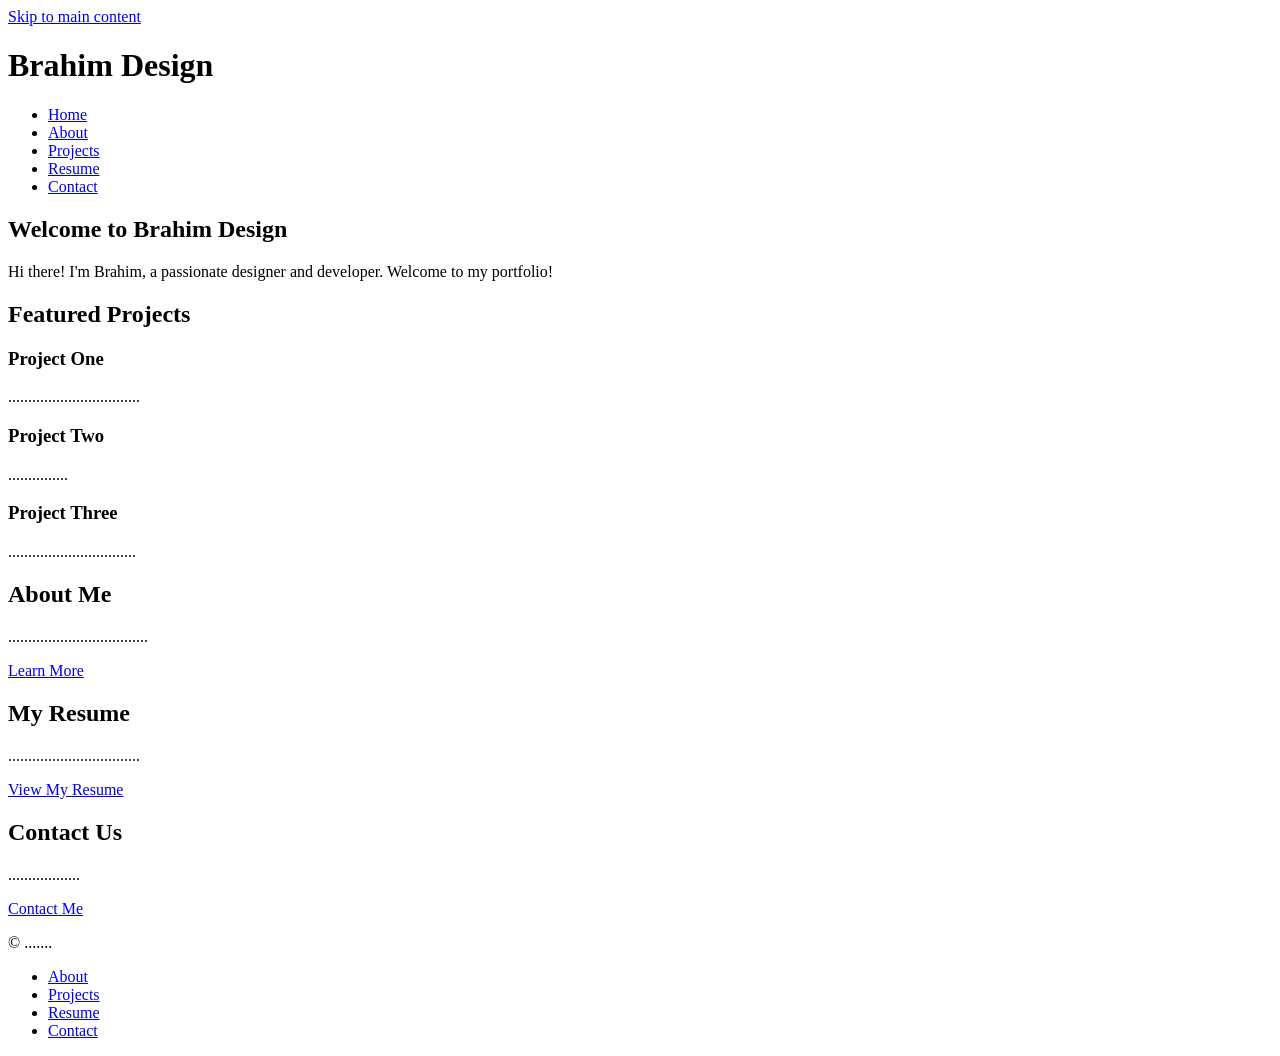
==== index.html @ 61aea7d7 "improved accessibility" ====
<!DOCTYPE html>
<html lang="en">
<head>
    <meta charset="UTF-8">
    <meta name="viewport" content="width=device-width, initial-scale=1.0">
    <title>Brahim Design</title>
</head>
<body>

  <a href="#main">Skip to main content</a>

    <header>
        <h1>Brahim Design</h1>

        <nav aria-label="Main navigation">
            <ul>
                <li><a href="index.html">Home</a></li>
                <li><a href="about.html">About</a></li>
                <li><a href="projects.html">Projects</a></li>
                <li><a href="resume.html">Resume</a></li>
                <li><a href="contact.html">Contact</a></li>
            </ul>
        </nav>

    </header>

    <main id="main">

        <section>
            <h2>Welcome to Brahim Design</h2>
            <p>Hi there! I'm Brahim, a passionate designer and developer. Welcome to my portfolio!</p>
        </section>

        <section>
            <h2>Featured Projects</h2>

            <article>
                <h3>Project One</h3>
                
                <p>.................................</p>
                
            </article>

            <article>
                <h3>Project Two</h3>
              
                <p>...............</p>
             
            </article>

            <article>
                <h3>Project Three</h3>
                
                <p>................................</p>
              
            </article>

            
        </section>

        <section class="about-preview">
            <h2>About Me</h2>
            <p>...................................</p>
            <a href="about.html">Learn More</a>
        </section>

        <section>
            <h2>My Resume</h2>
            <p>.................................</p>
            <a href="resume.html">View My Resume</a>
        </section>

        <section class="contact-preview">
            <h2>Contact Us</h2>
            <p>..................</p>
            <a href="contact.html">Contact Me</a>
        </section>

    </main>

    <footer>
        <p>&copy; .......</p>

        <nav aria-label="Footer navigation">
            <ul>
                <li><a href="about.html">About</a></li>
                <li><a href="projects.html">Projects</a></li>
                <li><a href="resume.html">Resume</a></li>
                <li><a href="contact.html">Contact</a></li>
            </ul>
        </nav>
    </footer>

</body>
</html>
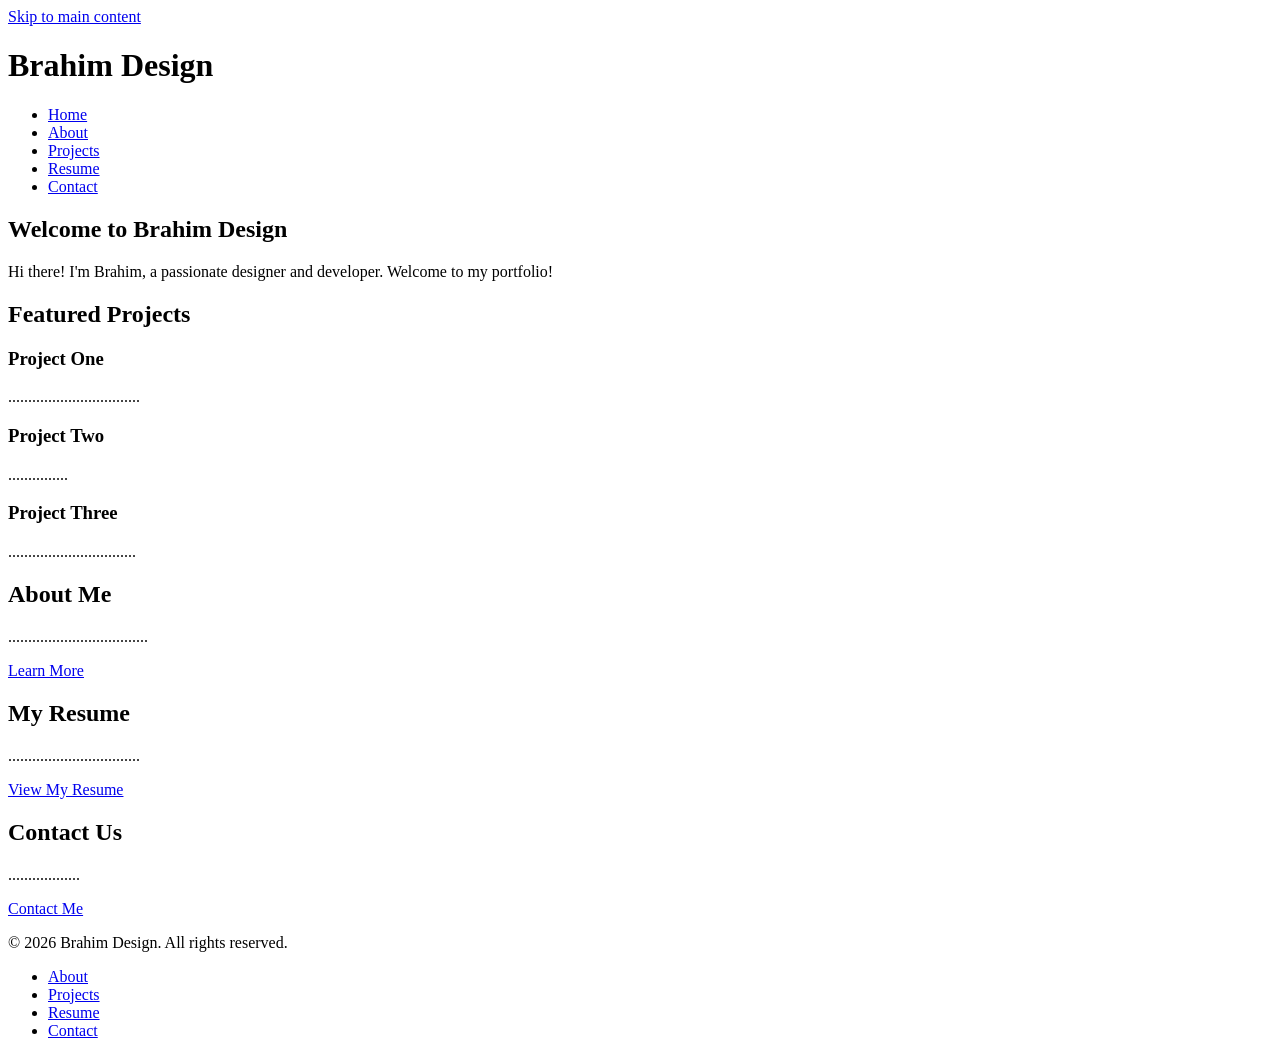
==== commit f262d5f1: "made changes" ====
--- a/index.html
+++ b/index.html
@@ -79,7 +79,7 @@
     </main>
 
     <footer>
-        <p>&copy; .......</p>
+        <p>&copy; 2026 Brahim Design. All rights reserved.</p>
 
         <nav aria-label="Footer navigation">
             <ul>
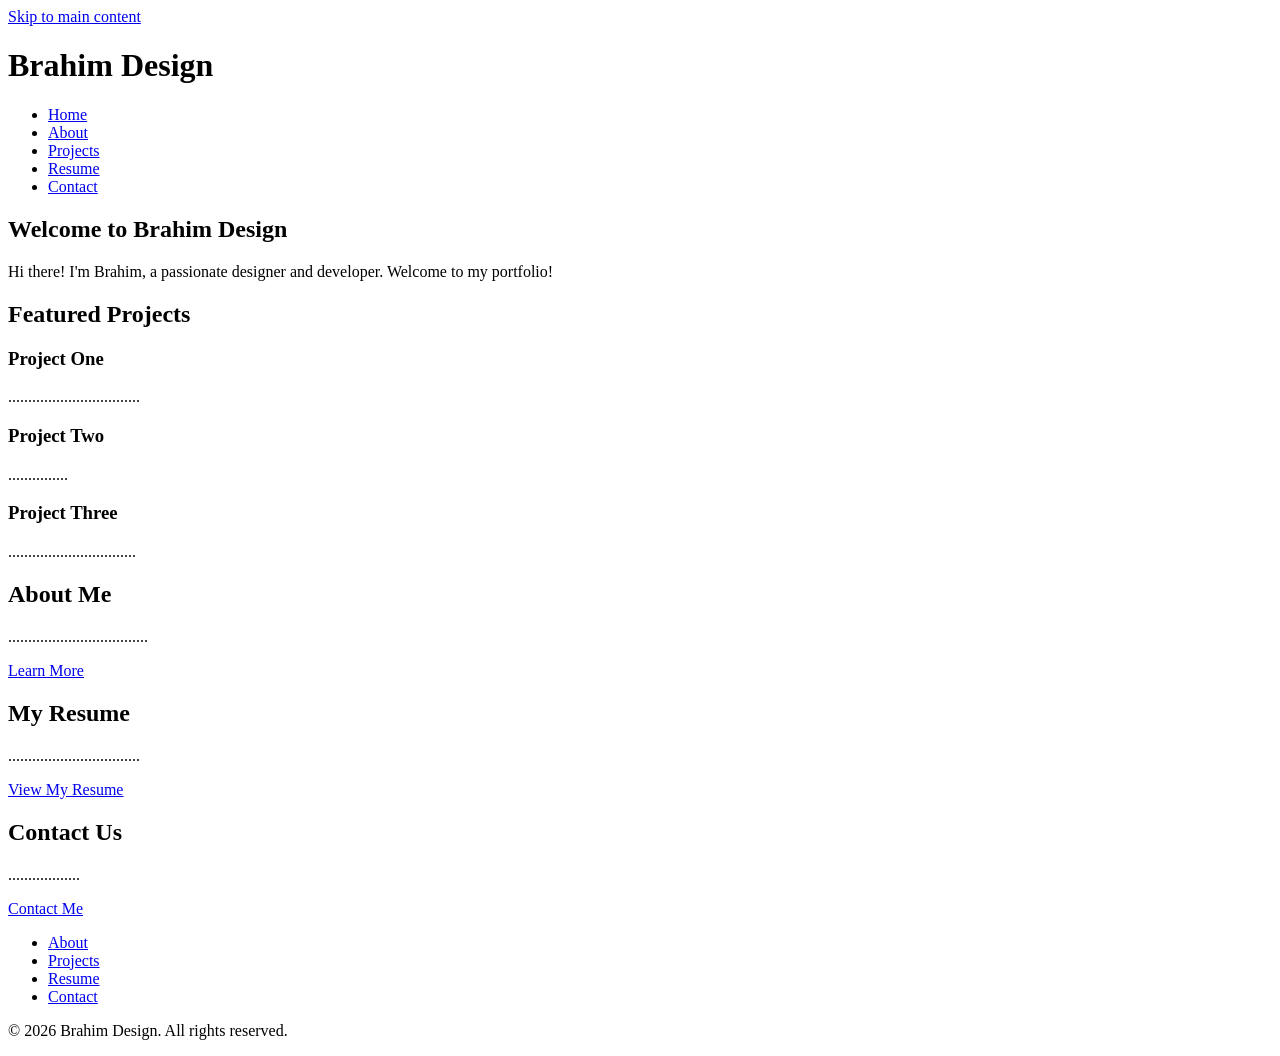
==== commit da67c89d: "improved the home page" ====
--- a/index.html
+++ b/index.html
@@ -79,8 +79,6 @@
     </main>
 
     <footer>
-        <p>&copy; 2026 Brahim Design. All rights reserved.</p>
-
         <nav aria-label="Footer navigation">
             <ul>
                 <li><a href="about.html">About</a></li>
@@ -89,6 +87,7 @@
                 <li><a href="contact.html">Contact</a></li>
             </ul>
         </nav>
+        <p>&copy; 2026 Brahim Design. All rights reserved.</p>
     </footer>
 
 </body>
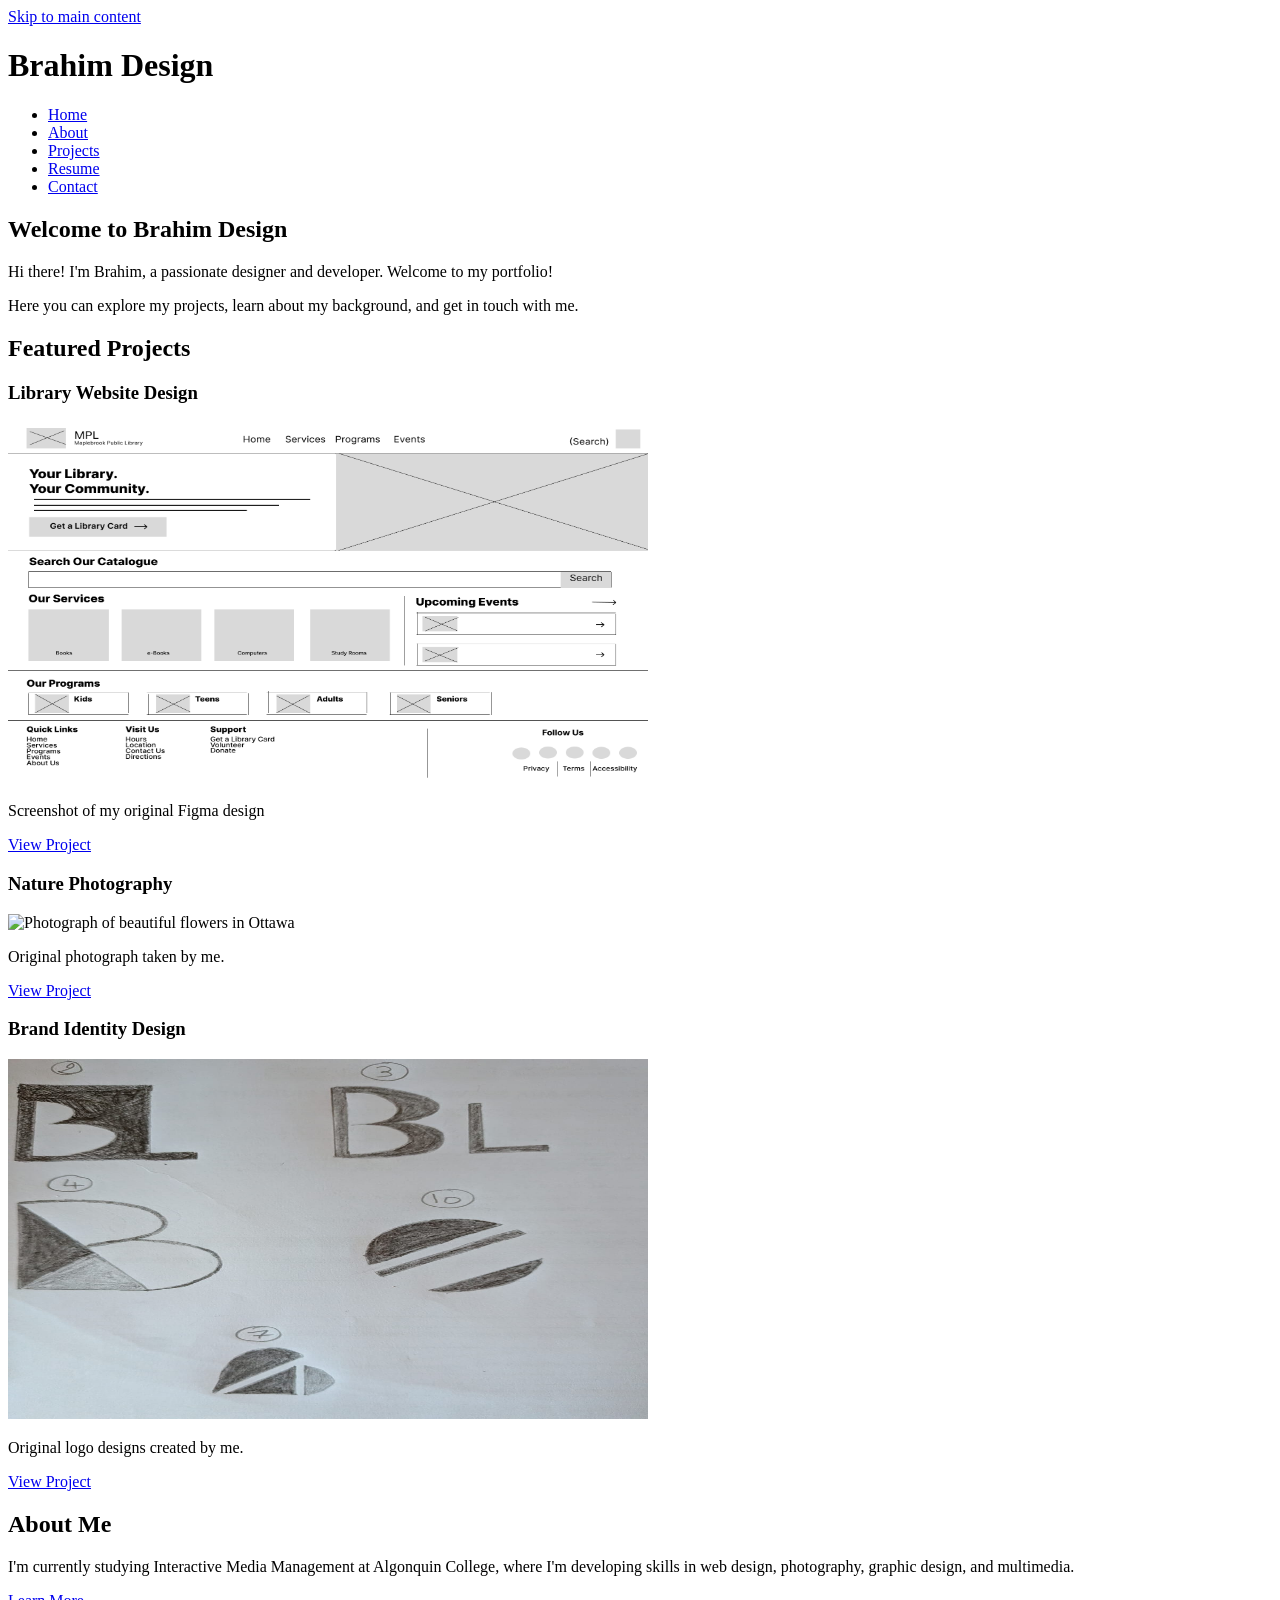
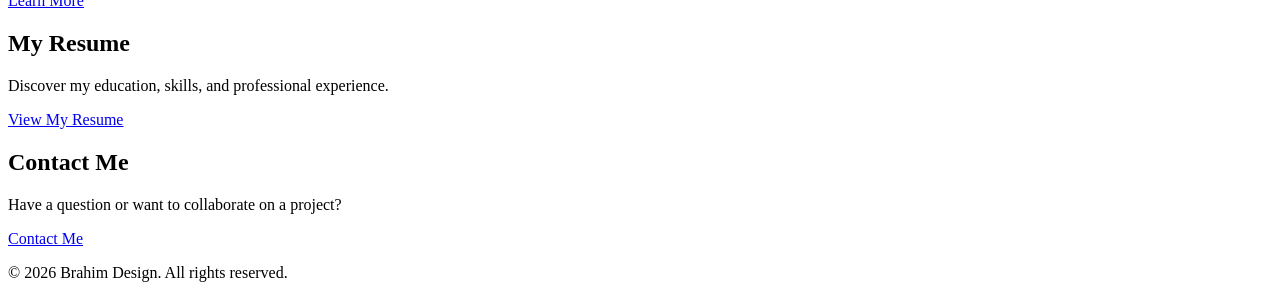
==== commit 2935c04d: "Mid term" ====
--- a/index.html
+++ b/index.html
@@ -1,13 +1,14 @@
+
 <!DOCTYPE html>
 <html lang="en">
 <head>
     <meta charset="UTF-8">
     <meta name="viewport" content="width=device-width, initial-scale=1.0">
-    <title>Brahim Design</title>
+    <title>Home | Brahim Design</title>
 </head>
 <body>
 
-  <a href="#main">Skip to main content</a>
+    <a href="#main">Skip to main content</a>
 
     <header>
         <h1>Brahim Design</h1>
@@ -21,74 +22,65 @@
                 <li><a href="contact.html">Contact</a></li>
             </ul>
         </nav>
-
     </header>
 
-    <main id="main">
+    <main id="main" tabindex="-1">
 
         <section>
             <h2>Welcome to Brahim Design</h2>
             <p>Hi there! I'm Brahim, a passionate designer and developer. Welcome to my portfolio!</p>
+            <p>Here you can explore my projects, learn about my background, and get in touch with me.</p>
         </section>
 
         <section>
             <h2>Featured Projects</h2>
 
             <article>
-                <h3>Project One</h3>
-                
-                <p>.................................</p>
-                
+                <h3>Library Website Design</h3>
+                <img src="images/library.jpg" alt="Screenshot of my library website design" width="640" height="360">
+                <p>Screenshot of my original Figma design</p>
+                <a href="projects.html">View Project</a>
             </article>
 
             <article>
-                <h3>Project Two</h3>
-              
-                <p>...............</p>
-             
+                <h3>Nature Photography</h3>
+                <img src="images/nature.jpg" alt="Photograph of beautiful flowers in Ottawa" width="640" height="360">
+                <p>Original photograph taken by me.</p>
+                <a href="projects.html">View Project</a>
             </article>
 
             <article>
-                <h3>Project Three</h3>
-                
-                <p>................................</p>
-              
+                <h3>Brand Identity Design</h3>
+                <img src="images/branding.jpg" alt="My brand identity design featuring 5 logos" width="640" height="360">
+                <p>Original logo designs created by me.</p>
+                <a href="projects.html">View Project</a>
             </article>
 
-            
         </section>
 
-        <section class="about-preview">
+        <section>
             <h2>About Me</h2>
-            <p>...................................</p>
+            <p>I'm currently studying Interactive Media Management at Algonquin College, where I'm developing skills in web design, photography, graphic design, and multimedia.</p>
             <a href="about.html">Learn More</a>
         </section>
 
         <section>
             <h2>My Resume</h2>
-            <p>.................................</p>
+            <p>Discover my education, skills, and professional experience.</p>
             <a href="resume.html">View My Resume</a>
         </section>
 
-        <section class="contact-preview">
-            <h2>Contact Us</h2>
-            <p>..................</p>
+        <section>
+            <h2>Contact Me</h2>
+            <p>Have a question or want to collaborate on a project?</p>
             <a href="contact.html">Contact Me</a>
         </section>
 
     </main>
 
     <footer>
-        <nav aria-label="Footer navigation">
-            <ul>
-                <li><a href="about.html">About</a></li>
-                <li><a href="projects.html">Projects</a></li>
-                <li><a href="resume.html">Resume</a></li>
-                <li><a href="contact.html">Contact</a></li>
-            </ul>
-        </nav>
         <p>&copy; 2026 Brahim Design. All rights reserved.</p>
     </footer>
 
 </body>
-</html>+</html>
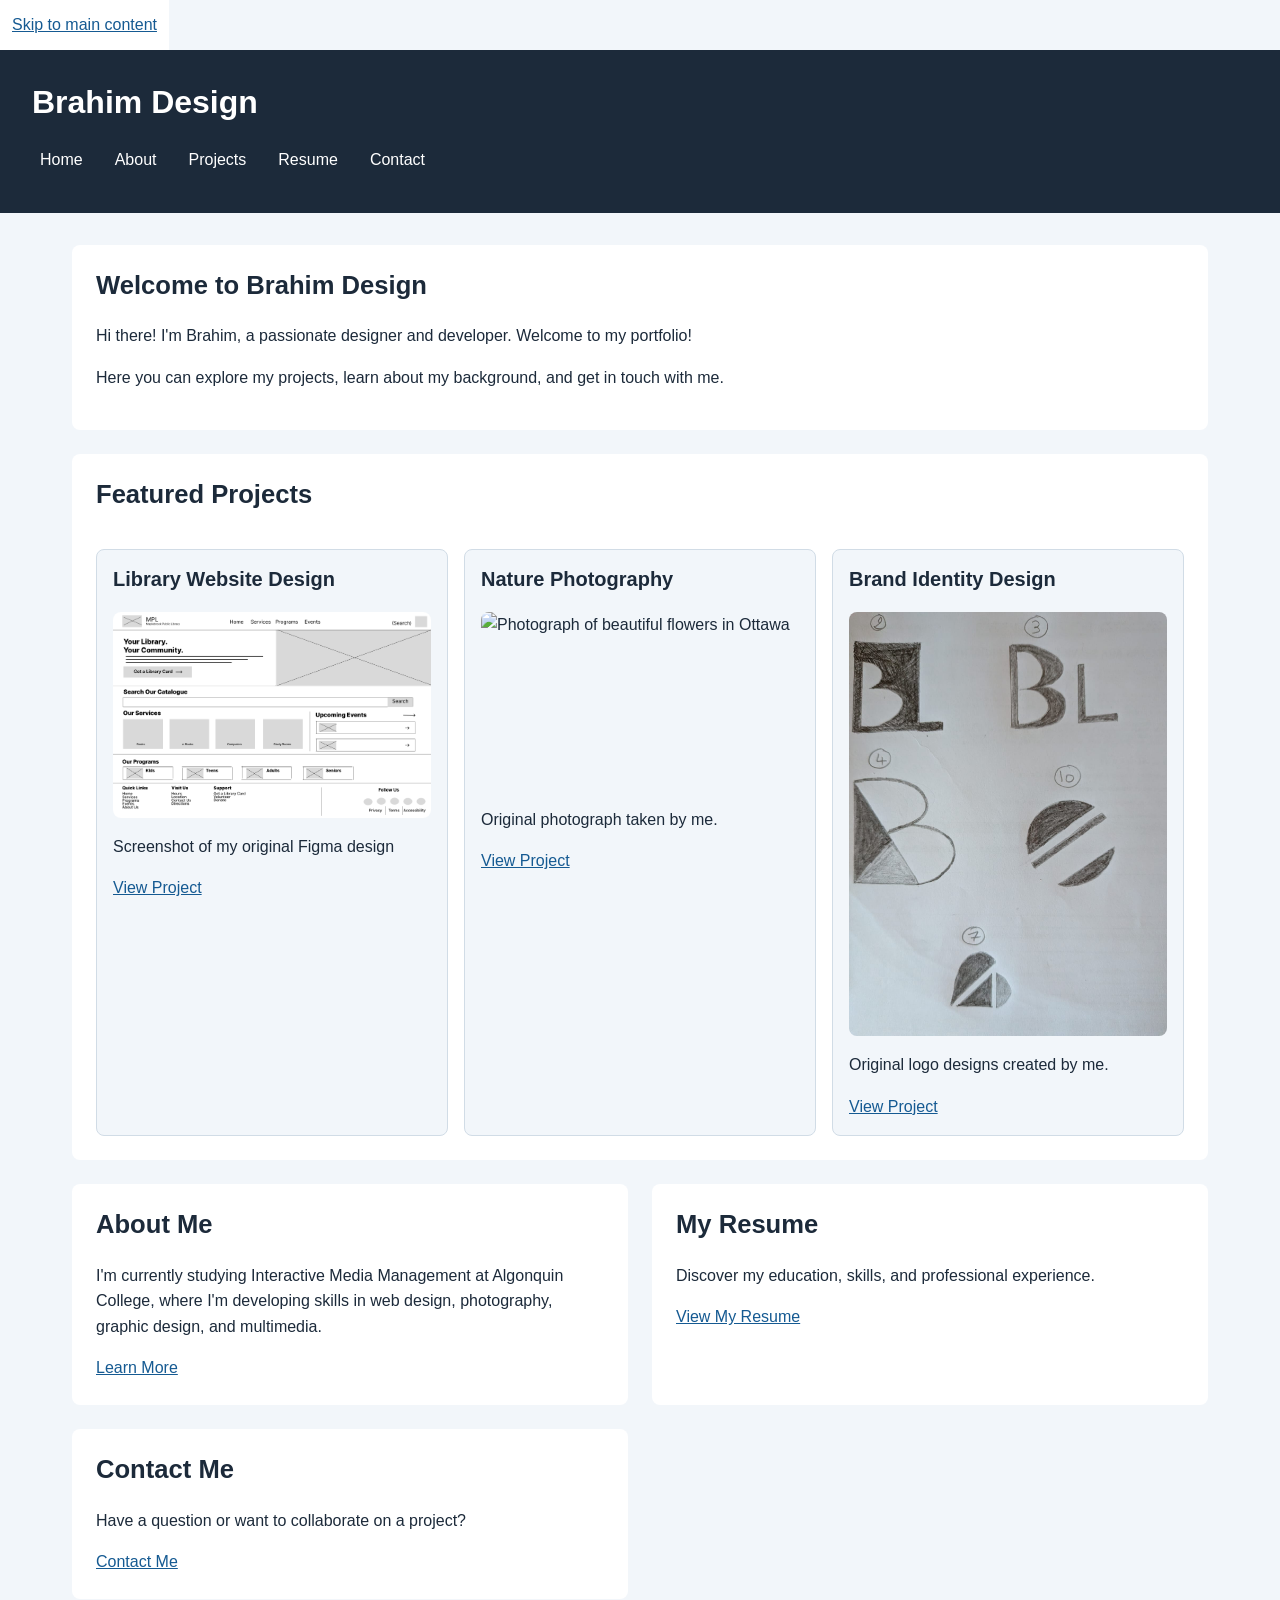
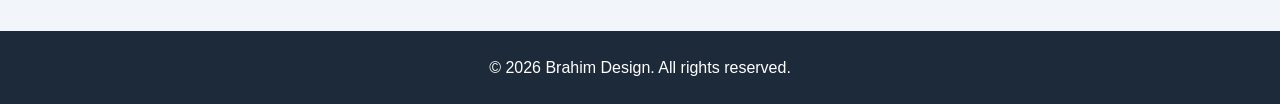
==== commit 857809b5: "web style midterm" ====
--- a/index.html
+++ b/index.html
@@ -5,8 +5,9 @@
     <meta charset="UTF-8">
     <meta name="viewport" content="width=device-width, initial-scale=1.0">
     <title>Home | Brahim Design</title>
+    <link rel="stylesheet" href="style.css">
 </head>
-<body>
+<body class="page-home">
 
     <a href="#main">Skip to main content</a>
 
--- a/style.css
+++ b/style.css
@@ -0,0 +1,267 @@
+
+* {
+    box-sizing: border-box;
+}
+
+html {
+    font-size: 100%;
+}
+
+body {
+    margin: 0;
+    font-family: Arial, Helvetica, sans-serif;
+    font-size: 1rem;
+    line-height: 1.6;
+    color: #1c2a3a;
+    background-color: #f2f6fa;
+}
+
+h1, h2, h3 {
+    line-height: 1.3;
+    margin-top: 0;
+}
+
+h1 {
+    font-size: 2rem;
+}
+
+h2 {
+    font-size: 1.6rem;
+    color: #1c2a3a;
+}
+
+h3 {
+    font-size: 1.25rem;
+}
+
+p {
+    margin-top: 0;
+    margin-bottom: 1rem;
+}
+
+a {
+    color: #155a92;
+}
+
+a:hover {
+    text-decoration: underline;
+}
+
+header {
+    background-color: #1c2a3a;
+    color: #ffffff;
+    padding: 1.5rem;
+}
+
+header h1 {
+    margin-bottom: 1rem;
+}
+
+nav ul {
+    display: flex;
+    flex-direction: column;
+    gap: 0.5rem;
+    list-style: none;
+    padding: 0;
+    margin: 0;
+}
+
+nav a {
+    color: #ffffff;
+    text-decoration: none;
+    display: block;
+    padding: 0.5rem;
+}
+
+nav a:hover {
+    background-color: #155a92;
+    border-radius: 0.25rem;
+    text-decoration: underline;
+}
+
+main {
+    max-width: 75rem;
+    margin: 0 auto;
+    padding: 1.5rem;
+}
+
+section {
+    background-color: #ffffff;
+    padding: 1.5rem;
+    margin-bottom: 1.5rem;
+    border-radius: 0.5rem;
+}
+
+article {
+    background-color: #f2f6fa;
+    padding: 1rem;
+    margin-bottom: 1rem;
+    border: 1px solid #d1dce6;
+    border-radius: 0.5rem;
+}
+
+img {
+    max-width: 100%;
+    height: auto;
+    display: block;
+    border-radius: 0.5rem;
+    margin-bottom: 1rem;
+}
+
+form div {
+    margin-bottom: 1rem;
+}
+
+label {
+    display: inline-block;
+    margin-bottom: 0.5rem;
+}
+
+input[type="text"],
+input[type="email"],
+select,
+textarea {
+    display: block;
+    width: 100%;
+    max-width: 35rem;
+    padding: 0.75rem;
+    font: inherit;
+    color: #1c2a3a;
+    background-color: #ffffff;
+    border: 1px solid #667788;
+    border-radius: 0.25rem;
+}
+
+fieldset {
+    max-width: 35rem;
+    border: 1px solid #667788;
+    padding: 1rem;
+    border-radius: 0.25rem;
+}
+
+legend {
+    font-weight: bold;
+}
+
+input[type="radio"] {
+    margin-right: 0.25rem;
+}
+
+button {
+    background-color: #155a92;
+    color: #ffffff;
+    border: none;
+    padding: 0.75rem 1.5rem;
+    border-radius: 0.25rem;
+    font: inherit;
+    cursor: pointer;
+}
+
+button:hover {
+    background-color: #123f69;
+}
+
+table {
+    display: block;
+    overflow-x: auto;
+    width: 100%;
+    border-collapse: collapse;
+}
+
+caption {
+    font-size: 1.1rem;
+    font-weight: bold;
+    padding: 0.75rem;
+}
+
+th, td {
+    border: 1px solid #667788;
+    padding: 0.75rem;
+    text-align: left;
+}
+
+th {
+    background-color: #e8f2fa;
+    color: #1c2a3a;
+}
+
+td {
+    background-color: #ffffff;
+}
+
+footer {
+    background-color: #1c2a3a;
+    color: #ffffff;
+    text-align: center;
+    padding: 1.5rem;
+}
+
+footer p {
+    margin-bottom: 0;
+}
+
+a:focus-visible,
+button:focus-visible,
+input:focus-visible,
+select:focus-visible,
+textarea:focus-visible {
+    outline: 3px solid #ad3b00;
+    outline-offset: 3px;
+}
+
+body > a[href="#main"] {
+    display: inline-block;
+    padding: 0.75rem;
+    background-color: #ffffff;
+    color: #155a92;
+}
+
+.page-home main {
+    display: grid;
+    grid-template-columns: 1fr;
+    gap: 1.5rem;
+}
+
+.page-home main section {
+    margin-bottom: 0;
+}
+
+@media (min-width: 48rem) {
+
+    header {
+        padding: 2rem;
+    }
+
+    nav ul {
+        flex-direction: row;
+        flex-wrap: wrap;
+        gap: 1rem;
+    }
+
+    main {
+        padding: 2rem;
+    }
+
+    .page-home main {
+        grid-template-columns: repeat(2, minmax(0, 1fr));
+    }
+
+    .page-home main > section:first-child,
+    .page-home main > section:nth-child(2) {
+        grid-column: 1 / -1;
+    }
+
+    .page-home main > section:nth-child(2) {
+        display: grid;
+        grid-template-columns: repeat(3, minmax(0, 1fr));
+        gap: 1rem;
+    }
+
+    .page-home main > section:nth-child(2) h2 {
+        grid-column: 1 / -1;
+    }
+
+    .page-home main > section:nth-child(2) article {
+        margin-bottom: 0;
+    }
+}
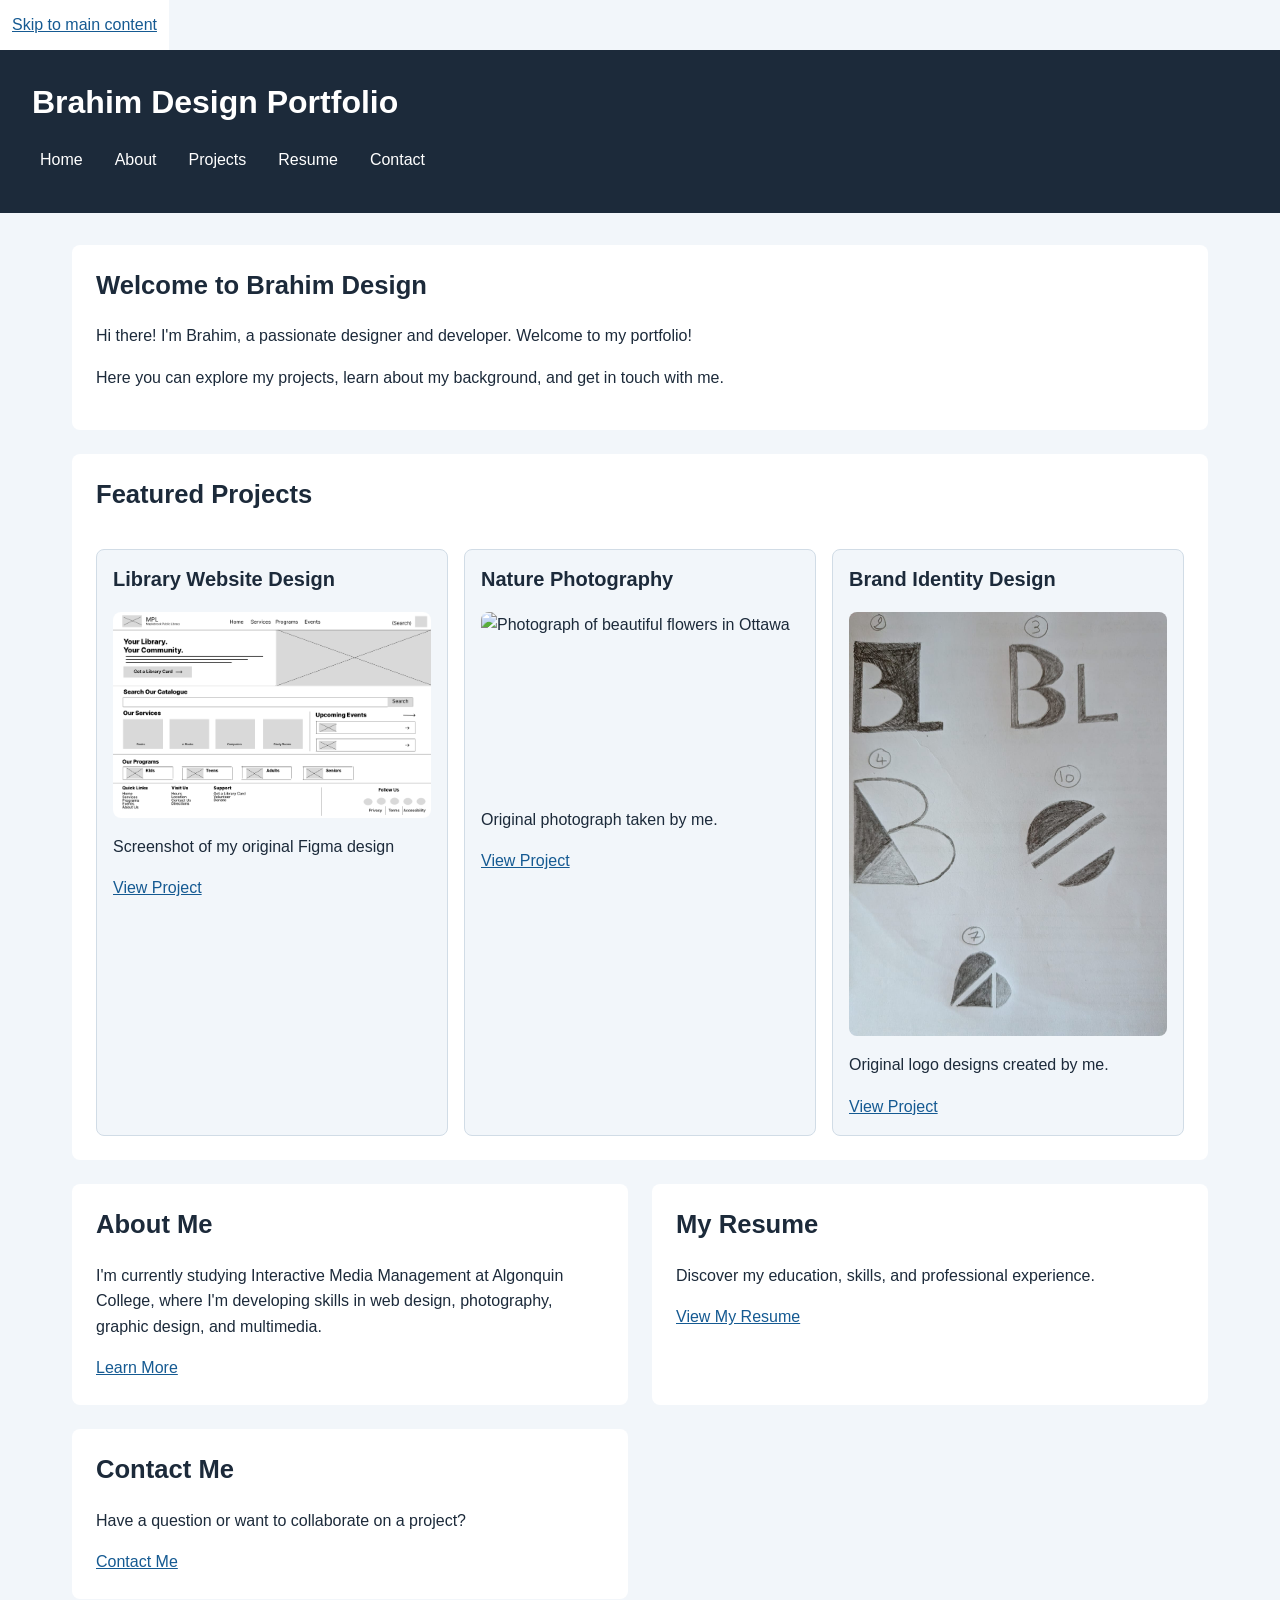
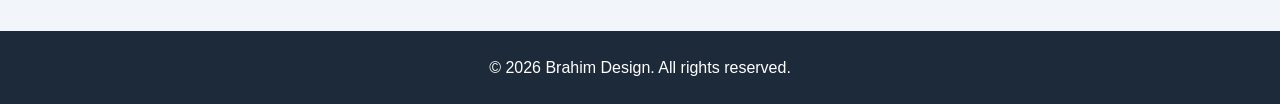
==== commit 18acf699: "Week 10 Assignment" ====
--- a/index.html
+++ b/index.html
@@ -4,7 +4,9 @@
 <head>
     <meta charset="UTF-8">
     <meta name="viewport" content="width=device-width, initial-scale=1.0">
-    <title>Home | Brahim Design</title>
+    <title>Home | Brahim Design | Portfolio</title>
+    <meta name="description" content="Welcome to Brahim Design, the portfolio of Brahim, a passionate designer and developer. Explore projects, learn about my background, and get in touch.">
+    <link rel="canonical" href="https://lamh0001.github.io/web-components/">
     <link rel="stylesheet" href="style.css">
 </head>
 <body class="page-home">
@@ -12,7 +14,7 @@
     <a href="#main">Skip to main content</a>
 
     <header>
-        <h1>Brahim Design</h1>
+        <h1>Brahim Design Portfolio</h1>
 
         <nav aria-label="Main navigation">
             <ul>
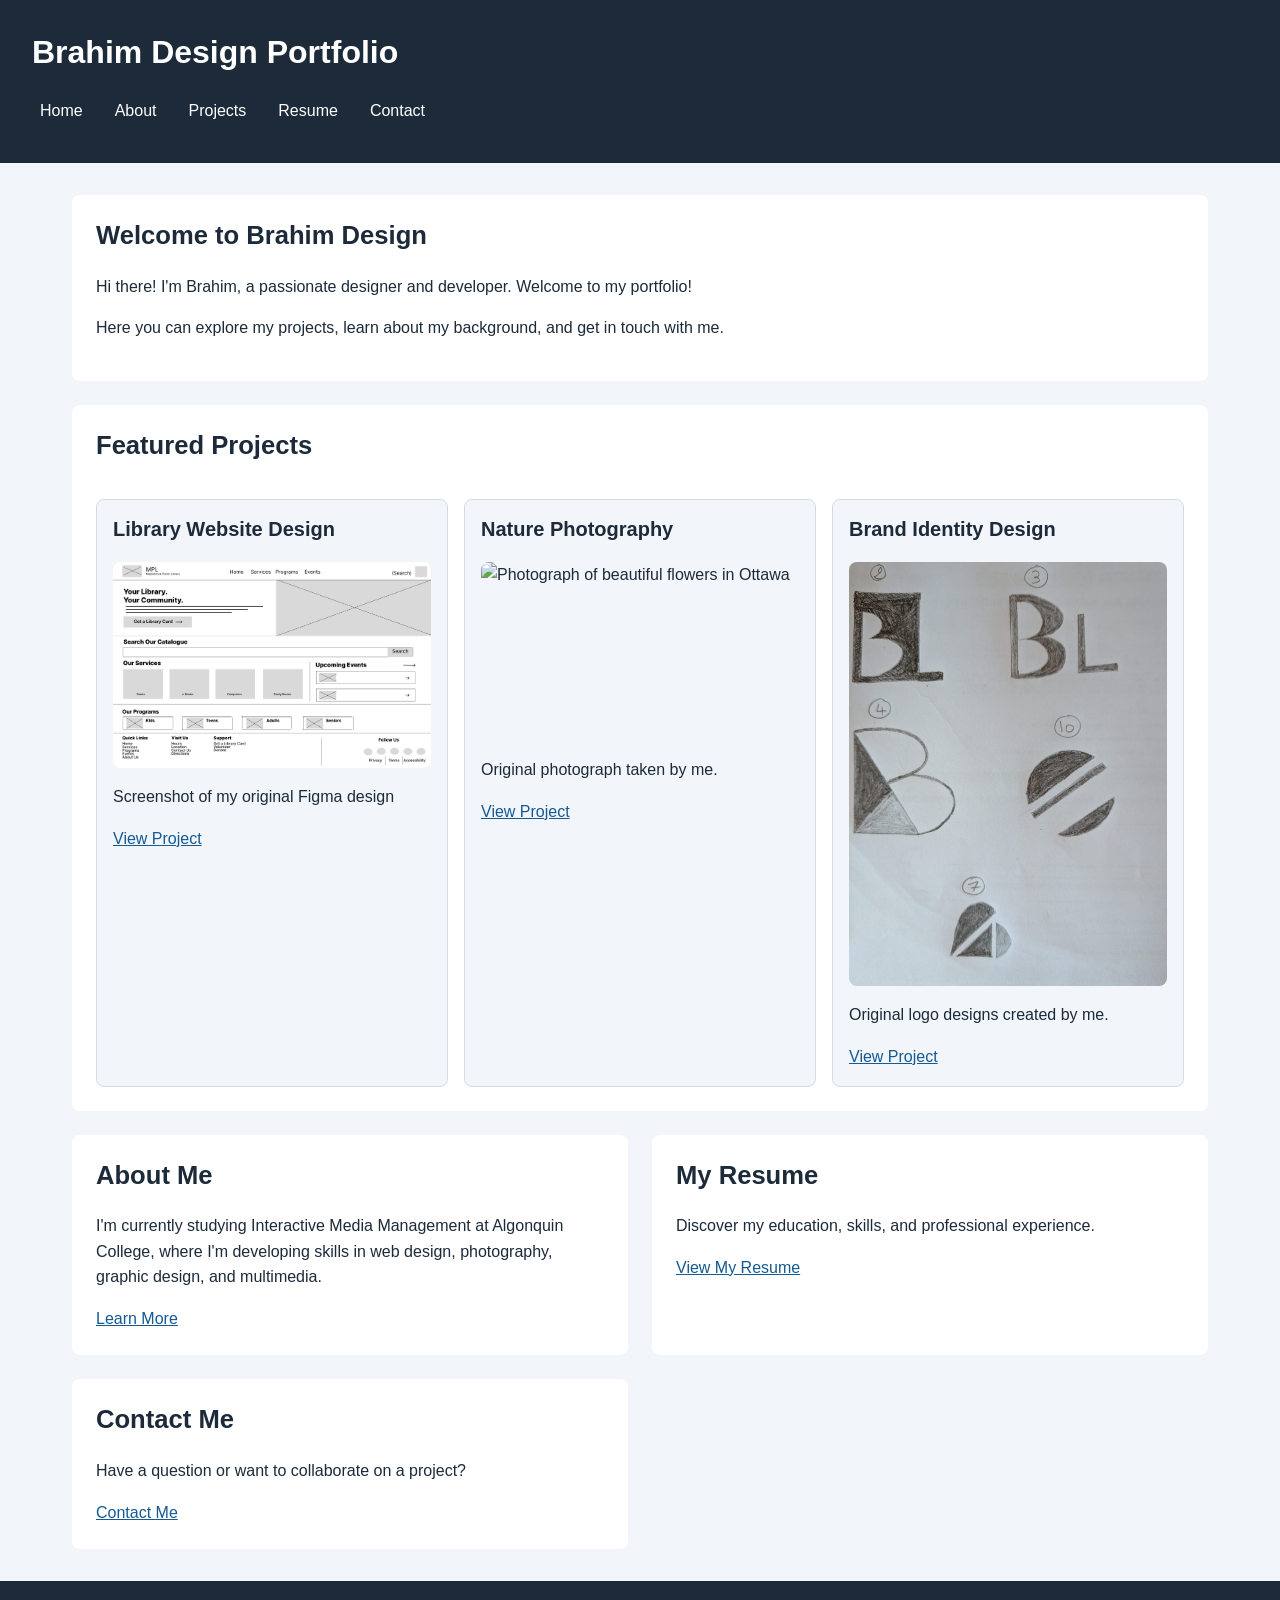
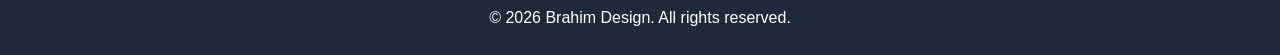
==== commit b029bc0e: "Improve accessibility" ====
--- a/index.html
+++ b/index.html
@@ -11,7 +11,7 @@
 </head>
 <body class="page-home">
 
-    <a href="#main">Skip to main content</a>
+<a class="visually-hidden skip-link" href="#main">Skip to main content</a>
 
     <header>
         <h1>Brahim Design Portfolio</h1>
--- a/style.css
+++ b/style.css
@@ -200,20 +200,71 @@
     margin-bottom: 0;
 }
 
+
+/* =========================
+   9. ACCESSIBILITY
+========================= */
+
+/* Keyboard focus */
+
 a:focus-visible,
 button:focus-visible,
 input:focus-visible,
 select:focus-visible,
 textarea:focus-visible {
-    outline: 3px solid #ad3b00;
-    outline-offset: 3px;
-}
-
-body > a[href="#main"] {
-    display: inline-block;
-    padding: 0.75rem;
+    outline: 0.1875rem solid #ad3b00;
+    outline-offset: 0.1875rem;
+}
+
+/* White focus outline on dark navigation */
+
+nav a:focus-visible {
+    outline: 0.1875rem solid #ffffff;
+    outline-offset: 0.1875rem;
+    background-color: #155a92;
+}
+
+/* Visually hidden content */
+
+.visually-hidden {
+    position: absolute;
+    width: 1px;
+    height: 1px;
+    padding: 0;
+    margin: -1px;
+    overflow: hidden;
+    clip: rect(0, 0, 0, 0);
+    white-space: nowrap;
+    border: 0;
+}
+
+/* This will show the skip link when the link is focused */
+
+.skip-link:focus-visible {
+    position: fixed;
+    top: 1rem;
+    left: 1rem;
+    width: auto;
+    height: auto;
+    margin: 0;
+    padding: 0.75rem 1rem;
+    overflow: visible;
+    clip: auto;
+    white-space: normal;
     background-color: #ffffff;
-    color: #155a92;
+    color: #1c2a3a;
+    outline: 0.1875rem solid #ad3b00;
+    outline-offset: 0.1875rem;
+    z-index: 1000;
+}
+
+/* This will Prevent long content from overflowing and make the overall layout more responsive */
+
+main,
+section,
+article {
+    min-width: 0;
+    overflow-wrap: break-word;
 }
 
 .page-home main {
@@ -265,3 +316,16 @@
         margin-bottom: 0;
     }
 }
+
+/* reduced-motion guard block*/
+
+@media (prefers-reduced-motion: reduce) {
+    *,
+    *::before,
+    *::after {
+        animation-duration: 0.01ms !important;
+        animation-iteration-count: 1 !important;
+        transition-duration: 0.01ms !important;
+        scroll-behavior: auto !important;
+    }
+}
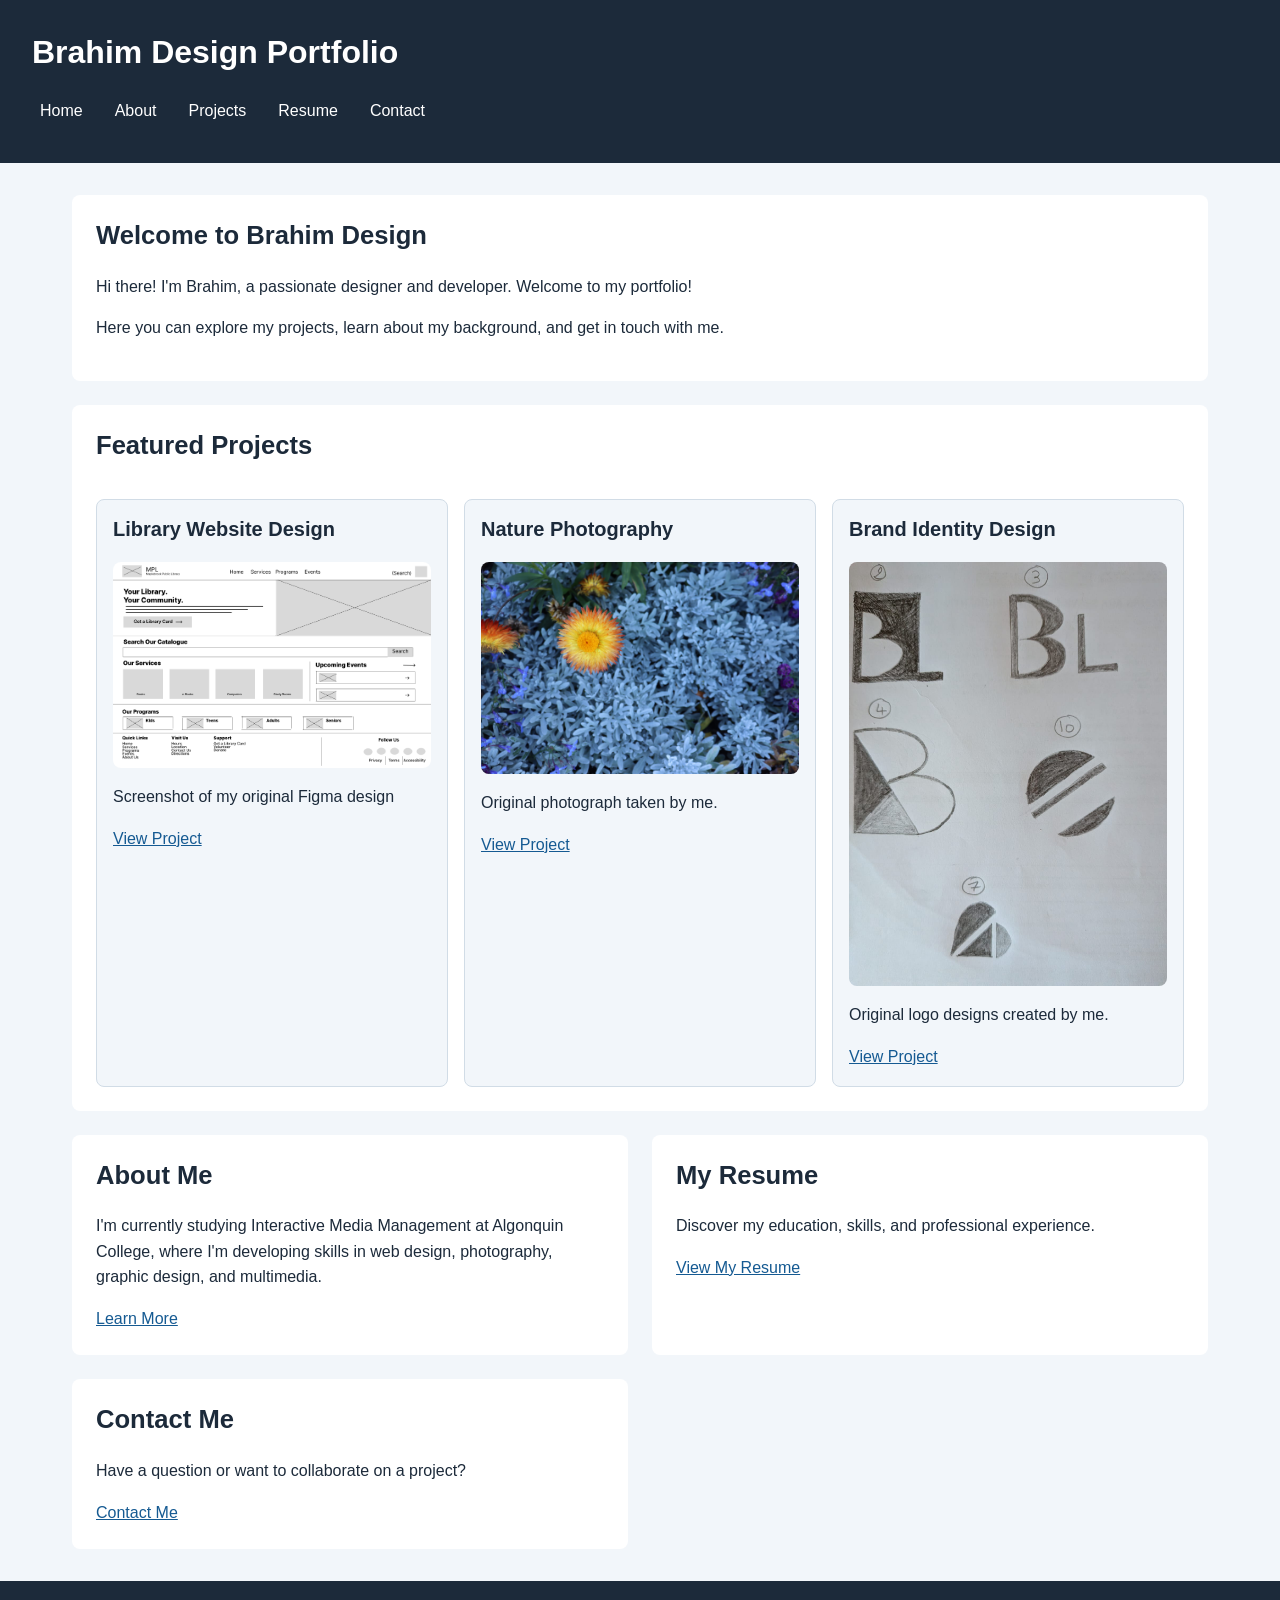
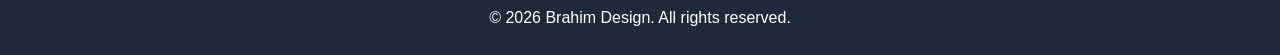
==== commit 22604fa3: "Fix image name" ====
--- a/index.html
+++ b/index.html
@@ -47,7 +47,7 @@
 
             <article>
                 <h3>Nature Photography</h3>
-                <img src="images/nature.jpg" alt="Photograph of beautiful flowers in Ottawa" width="640" height="360">
+                <img src="images/nature.JPG" alt="Photograph of beautiful flowers in Ottawa" width="640" height="360">
                 <p>Original photograph taken by me.</p>
                 <a href="projects.html">View Project</a>
             </article>
